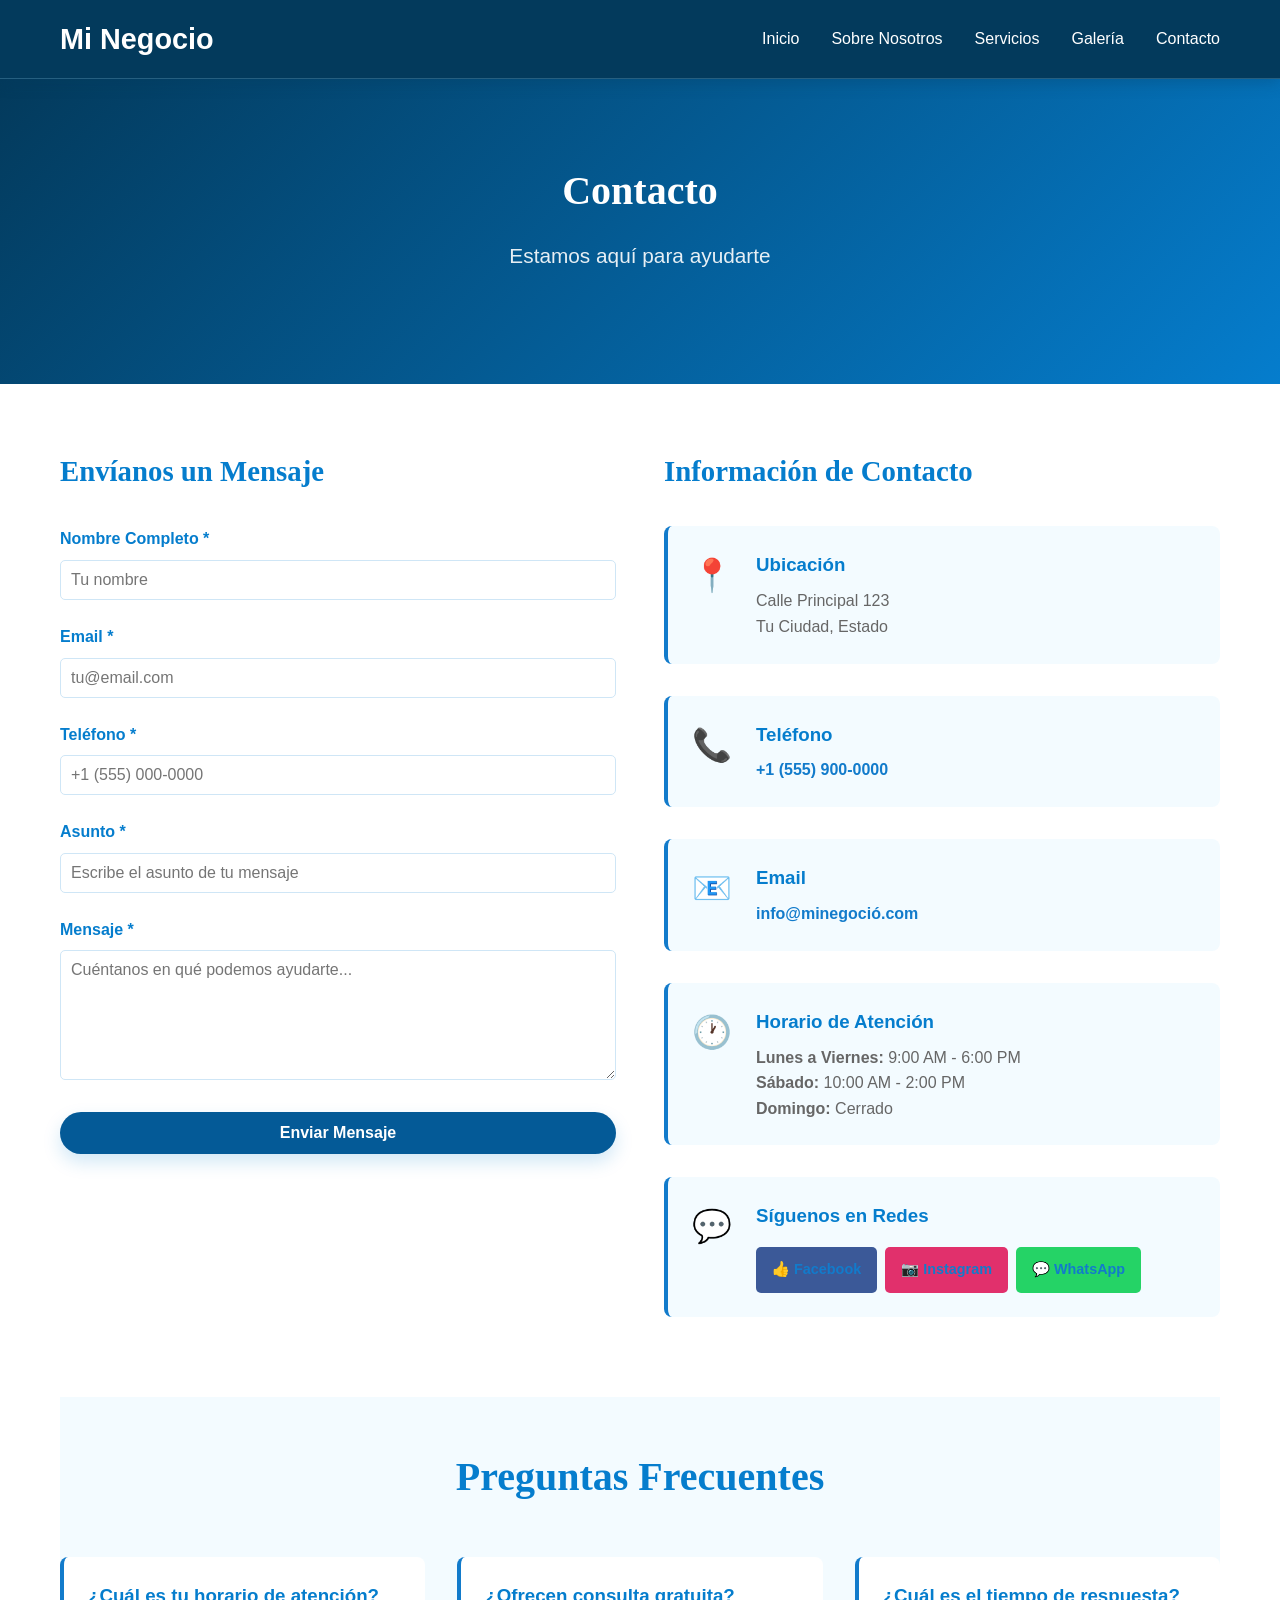
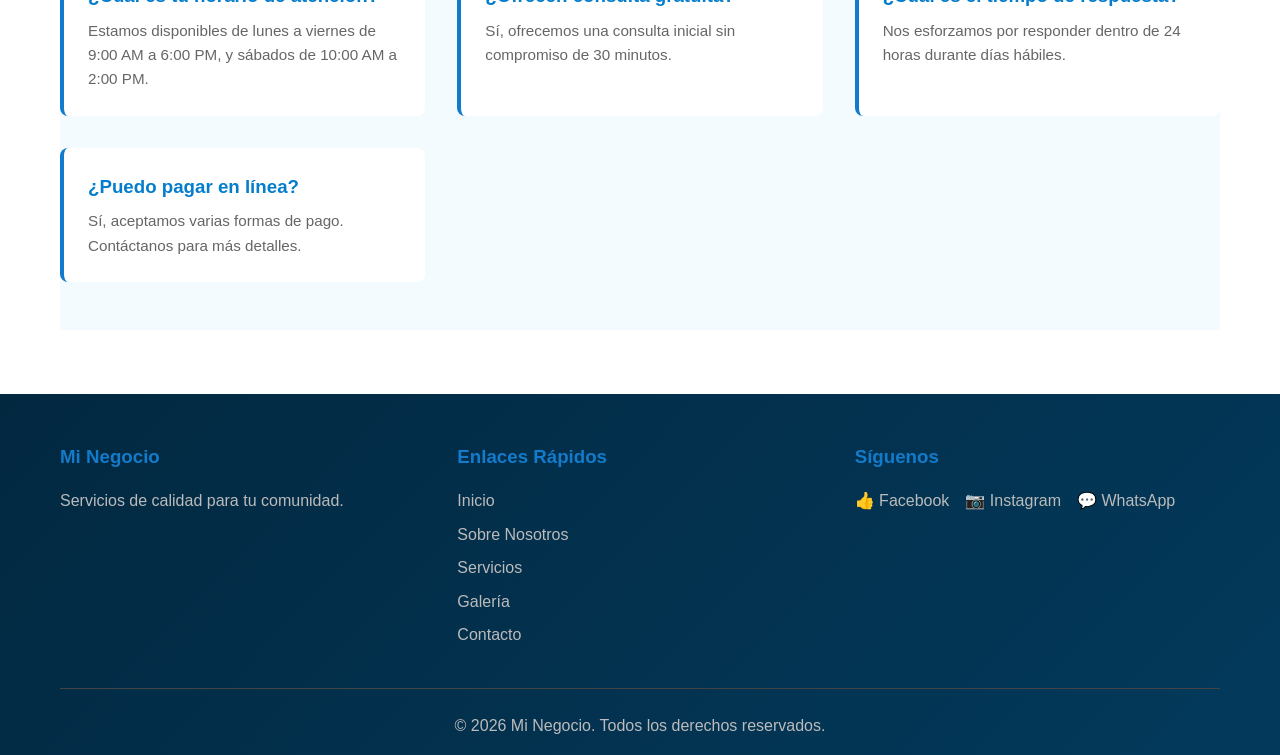
==== contacto.html @ f99cd19d "actualizacion 30 marzo" ====
<!DOCTYPE html>
<html lang="es">
<head>
    <meta charset="UTF-8">
    <meta name="viewport" content="width=device-width, initial-scale=1.0">
    <title>Contacto - Mi Negocio</title>
    <link rel="icon" type="image/png" href="659921138_2255509501522872_7363854075082724491_n.png">
    <link rel="stylesheet" href="style.css">
</head>
<body>
    <!-- HEADER/NAVEGACIÓN -->
    <header class="header">
        <nav class="navbar">
            <div class="navbar-container">
                <div class="logo">
                    <h1><a href="index.html">Mi Negocio</a></h1>
                </div>
                <ul class="nav-menu">
                    <li><a href="index.html">Inicio</a></li>
                    <li><a href="sobre-nosotros.html">Sobre Nosotros</a></li>
                    <li><a href="servicios.html">Servicios</a></li>
                    <li><a href="galeria.html">Galería</a></li>
                    <li><a href="contacto.html">Contacto</a></li>
                </ul>
                <div class="hamburger">
                    <span></span>
                    <span></span>
                    <span></span>
                </div>
            </div>
        </nav>
    </header>

    <!-- HERO SECTION -->
    <section class="hero-secondary">
        <div class="hero-content">
            <h1>Contacto</h1>
            <p>Estamos aquí para ayudarte</p>
        </div>
    </section>

    <!-- SECCIÓN CONTACTO -->
    <section class="contacto-section">
        <div class="container">
            <div class="contacto-grid">
                <!-- FORMULARIO -->
                <div class="contacto-form-wrapper">
                    <h2>Envíanos un Mensaje</h2>
                    <form class="contacto-form" id="formularioContacto" action="https://formspree.io/f/mykbeaza" method="POST">
    <div class="form-group">
        <label for="nombre">Nombre Completo *</label>
        <input type="text" id="nombre" name="nombre" placeholder="Tu nombre" required>
    </div>

    <div class="form-group">
        <label for="email">Email *</label>
        <input type="email" id="email" name="email" placeholder="tu@email.com" required>
    </div>

    <div class="form-group">
        <label for="telefono">Teléfono *</label>
        <input type="tel" id="telefono" name="telefono" placeholder="+1 (555) 000-0000" required>
    </div>

    <div class="form-group">
        <label for="asunto">Asunto *</label>
        <input type="text" id="asunto" name="asunto" placeholder="Escribe el asunto de tu mensaje" required>
    </div>

    <div class="form-group">
        <label for="mensaje">Mensaje *</label>
        <textarea id="mensaje" name="mensaje" placeholder="Cuéntanos en qué podemos ayudarte..." rows="6" required></textarea>
    </div>

    <button type="submit" class="btn-primary btn-block">Enviar Mensaje</button>
</form>
                </div>

                <!-- INFORMACIÓN DE CONTACTO -->
                <div class="contacto-info-wrapper">
                    <h2>Información de Contacto</h2>
                    
                    <div class="info-box">
                        <div class="info-icon">📍</div>
                        <div class="info-content">
                            <h3>Ubicación</h3>
                            <p>Calle Principal 123<br>Tu Ciudad, Estado</p>
                        </div>
                    </div>

                    <div class="info-box">
                        <div class="info-icon">📞</div>
                        <div class="info-content">
                            <h3>Teléfono</h3>
                            <p><a href="tel:+15559000000">+1 (555) 900-0000</a></p>
                        </div>
                    </div>

                    <div class="info-box">
                        <div class="info-icon">📧</div>
                        <div class="info-content">
                            <h3>Email</h3>
                            <p><a href="mailto:info@minegoció.com">info@minegoció.com</a></p>
                        </div>
                    </div>

                    <div class="info-box">
                        <div class="info-icon">🕐</div>
                        <div class="info-content">
                            <h3>Horario de Atención</h3>
                            <p><strong>Lunes a Viernes:</strong> 9:00 AM - 6:00 PM<br>
                               <strong>Sábado:</strong> 10:00 AM - 2:00 PM<br>
                               <strong>Domingo:</strong> Cerrado</p>
                        </div>
                    </div>

                    <div class="info-box">
                        <div class="info-icon">💬</div>
                        <div class="info-content">
                            <h3>Síguenos en Redes</h3>
                            <div class="social-buttons">
                                <a href="https://facebook.com" class="social-btn facebook">👍 Facebook</a>
                                <a href="https://instagram.com" class="social-btn instagram">📷 Instagram</a>
                                <a href="https://wa.me/15559000000" class="social-btn whatsapp">💬 WhatsApp</a>
                            </div>
                        </div>
                    </div>
                </div>
            </div>

            <!-- PREGUNTAS FRECUENTES -->
            <section class="faq-section">
                <h2>Preguntas Frecuentes</h2>
                <div class="faq-grid">
                    <div class="faq-item">
                        <h3>¿Cuál es tu horario de atención?</h3>
                        <p>Estamos disponibles de lunes a viernes de 9:00 AM a 6:00 PM, y sábados de 10:00 AM a 2:00 PM.</p>
                    </div>
                    <div class="faq-item">
                        <h3>¿Ofrecen consulta gratuita?</h3>
                        <p>Sí, ofrecemos una consulta inicial sin compromiso de 30 minutos.</p>
                    </div>
                    <div class="faq-item">
                        <h3>¿Cuál es el tiempo de respuesta?</h3>
                        <p>Nos esforzamos por responder dentro de 24 horas durante días hábiles.</p>
                    </div>
                    <div class="faq-item">
                        <h3>¿Puedo pagar en línea?</h3>
                        <p>Sí, aceptamos varias formas de pago. Contáctanos para más detalles.</p>
                    </div>
                </div>
            </section>
        </div>
    </section>

    <!-- FOOTER -->
    <footer class="footer">
        <div class="container">
            <div class="footer-content">
                <div class="footer-section">
                    <h3>Mi Negocio</h3>
                    <p>Servicios de calidad para tu comunidad.</p>
                </div>
                <div class="footer-section">
                    <h3>Enlaces Rápidos</h3>
                    <ul>
                        <li><a href="index.html">Inicio</a></li>
                        <li><a href="sobre-nosotros.html">Sobre Nosotros</a></li>
                        <li><a href="servicios.html">Servicios</a></li>
                        <li><a href="galeria.html">Galería</a></li>
                        <li><a href="contacto.html">Contacto</a></li>
                    </ul>
                </div>
                <div class="footer-section">
                    <h3>Síguenos</h3>
                    <div class="social-links">
                        <a href="https://facebook.com" class="social-link">👍 Facebook</a>
                        <a href="https://instagram.com" class="social-link">📷 Instagram</a>
                        <a href="https://wa.me/" class="social-link">💬 WhatsApp</a>
                    </div>
                </div>
            </div>
            <div class="footer-bottom">
                <p>&copy; 2026 Mi Negocio. Todos los derechos reservados.</p>
            </div>
        </div>
    </footer>

    <script src="script.js"></script>
</body>
</html>
---- style.css ----
:root {
    /* VARIABLES GLOBALES - EDITAR COLORES */
    --color-primary: #057dcd;
    --color-secondary: #127bcb;
    --color-accent: #045a97;
    --color-light: #f3fbff;
    --color-soft: #a5e2ff;
    --color-dark: #033a5c;
    --color-text: #1f3442;
    --color-success: #27ae60;
    --color-danger: #d9534f;
    --color-border: #cfe6f6;
    
    /* Fuentes */
    --font-title: 'Georgia', 'Garamond', serif;
    --font-body: 'Segoe UI', Tahoma, Geneva, Verdana, sans-serif;
}

* {
    margin: 0;
    padding: 0;
    box-sizing: border-box;
}

html {
    scroll-behavior: smooth;
}

body {
    font-family: var(--font-body);
    color: var(--color-text);
    line-height: 1.6;
    overflow-x: hidden;
    background: #f9fdff;
}

a {
    text-decoration: none;
    color: inherit;
    transition: all 0.3s ease;
}

/* ============ HEADER Y NAVEGACIÓN ============ */
.header {
    background: #033a5c;
    color: white;
    position: sticky;
    top: 0;
    z-index: 100;
    border-bottom: 1px solid rgba(165, 226, 255, 0.22);
    box-shadow: 0 4px 14px rgba(3, 58, 92, 0.28);
}

.navbar {
    padding: 1rem 0;
}

.navbar-container {
    max-width: 1200px;
    margin: 0 auto;
    padding: 0 20px;
    display: flex;
    justify-content: space-between;
    align-items: center;
}

.logo h1 {
    font-size: 1.8rem;
    font-weight: bold;
}

.logo h1 a {
    color: white;
    transition: color 0.3s;
}

.logo h1 a:hover {
    color: var(--color-secondary);
}

.nav-menu {
    display: flex;
    list-style: none;
    gap: 2rem;
}

.nav-menu a {
    color: white;
    font-weight: 500;
    position: relative;
    padding-bottom: 5px;
}

.nav-menu a:hover {
    color: var(--color-secondary);
}

.nav-menu a::after {
    content: '';
    position: absolute;
    bottom: 0;
    left: 0;
    width: 0;
    height: 2px;
    background: var(--color-secondary);
    transition: width 0.3s ease;
}

.nav-menu a:hover::after {
    width: 100%;
}

.hamburger {
    display: none;
    flex-direction: column;
    cursor: pointer;
    gap: 5px;
}

.hamburger span {
    width: 25px;
    height: 3px;
    background: white;
    border-radius: 3px;
    transition: all 0.3s ease;
}

.hamburger.active span:nth-child(1) {
    transform: rotate(45deg) translate(8px, 8px);
}

.hamburger.active span:nth-child(2) {
    opacity: 0;
}

.hamburger.active span:nth-child(3) {
    transform: rotate(-45deg) translate(7px, -7px);
}

/* ============ HERO SECTION ============ */
.hero {
    background: linear-gradient(135deg, var(--color-primary) 0%, var(--color-secondary) 55%, var(--color-soft) 130%);
    color: white;
    padding: 8rem 20px;
    text-align: center;
}

.hero-secondary {
    padding: 5rem 20px;
    background: linear-gradient(135deg, var(--color-dark) 0%, var(--color-primary) 100%);
    color: white;
    text-align: center;
}

.hero-content {
    max-width: 1200px;
    margin: 0 auto;
}

.hero-content h1 {
    font-size: 3.5rem;
    margin-bottom: 1rem;
    font-family: var(--font-title);
}

.hero-secondary .hero-content h1 {
    font-size: 2.5rem;
}

.hero-content p {
    font-size: 1.3rem;
    margin-bottom: 2rem;
    opacity: 0.9;
}

/* ============ BOTONES ============ */
.btn-primary {
    background: var(--color-accent);
    color: white;
    padding: 12px 30px;
    border: none;
    border-radius: 999px;
    font-size: 1rem;
    font-weight: bold;
    cursor: pointer;
    transition: all 0.3s ease;
    display: inline-block;
    box-shadow: 0 8px 18px rgba(5, 125, 205, 0.18);
}

.btn-primary:hover {
    background: #034d80;
    transform: translateY(-2px);
    box-shadow: 0 8px 20px rgba(5, 125, 205, 0.28);
}

.btn-secondary {
    background: var(--color-secondary);
    color: white;
    padding: 12px 30px;
    border: none;
    border-radius: 999px;
    font-size: 1rem;
    font-weight: bold;
    cursor: pointer;
    transition: all 0.3s ease;
    display: inline-block;
    box-shadow: 0 8px 18px rgba(18, 123, 203, 0.16);
}

.btn-secondary:hover {
    background: #0d68ad;
    transform: translateY(-2px);
    box-shadow: 0 8px 20px rgba(18, 123, 203, 0.24);
}

.btn-block {
    width: 100%;
}

/* ============ CONTENEDOR ============ */
.container {
    max-width: 1200px;
    margin: 0 auto;
    padding: 0 20px;
}

/* ============ SECCIONES GENERALES ============ */
section {
    padding: 4rem 20px;
}

section h2 {
    font-size: 2.5rem;
    text-align: center;
    margin-bottom: 3rem;
    color: var(--color-primary);
    font-family: var(--font-title);
}

.presentacion {
    background: white;
    text-align: center;
}

.presentacion p {
    font-size: 1.1rem;
    max-width: 800px;
    margin: 0 auto 2rem;
    color: #555;
}

.estadisticas {
    background: var(--color-light);
}

.stat-cards {
    display: grid;
    grid-template-columns: repeat(auto-fit, minmax(200px, 1fr));
    gap: 2rem;
    margin-top: 2rem;
}

.stat-card {
    background: white;
    padding: 2rem;
    border-radius: 8px;
    text-align: center;
    box-shadow: 0 4px 6px rgba(0,0,0,0.1);
    transition: transform 0.3s;
}

.stat-card:hover {
    transform: translateY(-5px);
}

.stat-number {
    font-size: 2.5rem;
    font-weight: bold;
    color: var(--color-secondary);
    margin-bottom: 0.5rem;
}

.stat-label {
    color: #666;
    font-weight: 500;
}

/* ============ SERVICIOS PREVIEW ============ */
.servicios-preview {
    background: white;
}

.servicios-grid {
    display: grid;
    grid-template-columns: repeat(auto-fit, minmax(250px, 1fr));
    gap: 2rem;
    margin-bottom: 2rem;
}

/* ============ SERVICIOS COMPLETO ============ */
.servicios-completo {
    background: white;
}

.servicio-detalle {
    text-align: center;
    padding: 3rem 2rem;
    margin-bottom: 2rem;
}

.servicio-icon-grande {
    font-size: 4rem;
    margin-bottom: 1rem;
}

.servicio-detalle h2 {
    margin-bottom: 1.5rem;
}

.servicio-detalle p {
    max-width: 800px;
    margin: 0 auto 2rem;
    font-size: 1rem;
    color: #555;
}

.servicio-caracteristicas {
    background: var(--color-light);
    padding: 2rem;
    border-radius: 8px;
    margin: 2rem auto;
    max-width: 600px;
    text-align: left;
}

.servicio-caracteristicas ul {
    list-style: none;
    display: grid;
    grid-template-columns: 1fr 1fr;
    gap: 1rem;
}

.servicio-caracteristicas li {
    padding: 0.5rem 0;
}

.separator {
    height: 2px;
    background: linear-gradient(90deg, transparent, rgba(3, 58, 92, 0.42), transparent);
    margin: 3rem 0;
}

/* ============ PROCESO STEPS ============ */
.proceso-section {
    margin: 4rem 0;
}

.proceso-steps {
    display: grid;
    grid-template-columns: repeat(auto-fit, minmax(220px, 1fr));
    gap: 2rem;
    margin-top: 2rem;
}

.step {
    text-align: center;
    padding: 2rem;
    background: var(--color-light);
    border-radius: 8px;
}

.step-number {
    width: 50px;
    height: 50px;
    background: var(--color-secondary);
    color: white;
    border-radius: 50%;
    display: flex;
    align-items: center;
    justify-content: center;
    font-size: 1.5rem;
    font-weight: bold;
    margin: 0 auto 1rem;
}

.step h3 {
    margin-bottom: 0.5rem;
}

/* ============ TARJETAS DE SERVICIOS ============ */
.servicio-card {
    background: white;
    border-radius: 8px;
    padding: 2rem;
    text-align: center;
    box-shadow: 0 4px 6px rgba(0,0,0,0.1);
    transition: all 0.3s ease;
    border-top: 4px solid var(--color-secondary);
}

.servicio-card:hover {
    transform: translateY(-5px);
    box-shadow: 0 8px 15px rgba(0,0,0,0.2);
}

.servicio-icon {
    font-size: 2.5rem;
    margin-bottom: 1rem;
}

.servicio-card h3 {
    margin-bottom: 0.5rem;
    color: var(--color-primary);
}

.servicio-card p {
    color: #666;
    margin-bottom: 1.5rem;
}

.card-link {
    color: var(--color-secondary);
    font-weight: bold;
    transition: color 0.3s;
}

.card-link:hover {
    color: var(--color-accent);
}

/* ============ GALERÍA ============ */
.galeria-full {
    background: white;
}

.galeria-grid-completa {
    display: grid;
    grid-template-columns: repeat(auto-fit, minmax(300px, 1fr));
    gap: 2rem;
    margin-bottom: 3rem;
}

.galeria-item-completa {
    border-radius: 8px;
    overflow: hidden;
    box-shadow: 0 4px 6px rgba(0,0,0,0.1);
    transition: transform 0.3s;
}

.galeria-item-completa:hover {
    transform: scale(1.05);
}

.galeria-image-large {
    width: 100%;
    height: 250px;
    background-size: cover;
    background-position: center;
}

.galeria-info {
    padding: 1.5rem;
    background: white;
}

.galeria-info h3 {
    margin-bottom: 0.5rem;
    color: var(--color-primary);
}

.galeria-info p {
    color: #666;
    margin-bottom: 1rem;
    font-size: 0.95rem;
}

.project-tags {
    display: flex;
    gap: 0.5rem;
    flex-wrap: wrap;
}

.tag {
    background: #dff4ff;
    color: var(--color-secondary);
    padding: 0.3rem 0.8rem;
    border-radius: 20px;
    font-size: 0.85rem;
}

/* ============ PROYECTO STATS ============ */
.proyecto-stats {
    background: var(--color-light);
    padding: 3rem 0;
    margin-top: 3rem;
}

.stats-grid {
    display: grid;
    grid-template-columns: repeat(auto-fit, minmax(200px, 1fr));
    gap: 2rem;
}

.stat-item {
    text-align: center;
}

.stat-number-large {
    font-size: 2.5rem;
    font-weight: bold;
    color: var(--color-secondary);
    margin-bottom: 0.5rem;
}

/* ============ TESTIMONIOS ============ */
.testimonios {
    background: white;
}

.testimonios-grid {
    display: grid;
    grid-template-columns: repeat(auto-fit, minmax(250px, 1fr));
    gap: 2rem;
}

.testimonial-card {
    background: var(--color-light);
    padding: 2rem;
    border-radius: 8px;
    border-left: 4px solid var(--color-secondary);
}

.stars {
    font-size: 1.2rem;
    margin-bottom: 1rem;
}

.testimonial-card p {
    color: #555;
    margin-bottom: 1rem;
    font-style: italic;
}

.testimonial-card strong {
    color: var(--color-primary);
}

/* ============ CTA (CALL TO ACTION) ============ */
.cta {
    background: linear-gradient(135deg, var(--color-primary) 0%, var(--color-secondary) 100%);
    color: white;
    text-align: center;
    padding: 4rem 20px;
}

.cta h2 {
    color: white;
    margin-bottom: 1rem;
}

.cta p {
    font-size: 1.2rem;
    margin-bottom: 2rem;
}

/* ============ FORMULARIO DE CONTACTO ============ */
.contacto-section {
    background: white;
}

.contacto-grid {
    display: grid;
    grid-template-columns: 1fr 1fr;
    gap: 3rem;
    margin-bottom: 3rem;
}

.contacto-form-wrapper h2,
.contacto-info-wrapper h2 {
    margin-bottom: 2rem;
    text-align: left;
    font-size: 1.8rem;
}

.form-group {
    margin-bottom: 1.5rem;
}

.form-group label {
    display: block;
    margin-bottom: 0.5rem;
    font-weight: bold;
    color: var(--color-primary);
}

.form-group input,
.form-group select,
.form-group textarea {
    width: 100%;
    padding: 10px;
    border: 1px solid var(--color-border);
    border-radius: 5px;
    font-family: var(--font-body);
    font-size: 1rem;
    transition: border-color 0.3s;
}

.form-group input:focus,
.form-group select:focus,
.form-group textarea:focus {
    outline: none;
    border-color: var(--color-secondary);
    box-shadow: 0 0 0 4px rgba(18, 123, 203, 0.15);
}

/* ============ INFORMACIÓN DE CONTACTO ============ */
.info-box {
    display: flex;
    gap: 1.5rem;
    margin-bottom: 2rem;
    padding: 1.5rem;
    background: var(--color-light);
    border-radius: 8px;
    border-left: 4px solid var(--color-secondary);
}

.info-icon {
    font-size: 2rem;
}

.info-content h3 {
    margin-bottom: 0.5rem;
    color: var(--color-primary);
}

.info-content p {
    color: #666;
}

.info-content a {
    color: var(--color-secondary);
    font-weight: bold;
}

.info-content a:hover {
    color: var(--color-accent);
}

.social-buttons {
    display: flex;
    gap: 0.5rem;
    margin-top: 1rem;
    flex-wrap: wrap;
}

.social-btn {
    display: inline-block;
    padding: 0.7rem 1rem;
    border-radius: 5px;
    font-size: 0.9rem;
    font-weight: bold;
    transition: all 0.3s;
    color: white;
    border: none;
    cursor: pointer;
}

.social-btn.facebook {
    background: #3b5998;
}

.social-btn.facebook:hover {
    background: #2d4373;
}

.social-btn.instagram {
    background: #e1306c;
}

.social-btn.instagram:hover {
    background: #c13584;
}

.social-btn.whatsapp {
    background: #25d366;
}

.social-btn.whatsapp:hover {
    background: #1eac3c;
}

/* ============ FAQ ============ */
.faq-section {
    background: var(--color-light);
    padding: 3rem 0;
    margin-top: 3rem;
}

.faq-grid {
    display: grid;
    grid-template-columns: repeat(auto-fit, minmax(280px, 1fr));
    gap: 2rem;
}

.faq-item {
    background: white;
    padding: 1.5rem;
    border-radius: 8px;
    border-left: 4px solid var(--color-secondary);
}

.faq-item h3 {
    margin-bottom: 0.5rem;
    color: var(--color-primary);
}

.faq-item p {
    color: #666;
    font-size: 0.95rem;
}

/* ============ SOBRE NOSOTROS ============ */
.contenido {
    background: white;
}

.section-content {
    max-width: 900px;
    margin: 0 auto 3rem;
}

.section-content h2 {
    text-align: left;
    margin-bottom: 1.5rem;
}

.section-content p {
    color: #555;
    margin-bottom: 1rem;
    line-height: 1.8;
    text-align: justify;
}

.valores-grid {
    display: grid;
    grid-template-columns: repeat(auto-fit, minmax(200px, 1fr));
    gap: 2rem;
    margin-top: 2rem;
}

.valor-item {
    background: var(--color-light);
    padding: 1.5rem;
    border-radius: 8px;
    text-align: center;
    border-top: 4px solid var(--color-secondary);
}

.valor-item h3 {
    margin-bottom: 0.5rem;
}

.team-grid {
    display: grid;
    grid-template-columns: repeat(auto-fit, minmax(200px, 1fr));
    gap: 2rem;
    margin-top: 2rem;
}

.team-member {
    background: var(--color-light);
    padding: 2rem;
    border-radius: 8px;
    text-align: center;
}

.team-avatar {
    font-size: 3rem;
    margin-bottom: 1rem;
}

.team-member h3 {
    margin: 0.5rem 0;
}

.team-member p {
    color: var(--color-secondary);
    font-weight: bold;
}

.team-member small {
    color: #666;
}

.cta-box {
    background: linear-gradient(135deg, var(--color-primary) 0%, var(--color-secondary) 100%);
    color: white;
    padding: 3rem;
    text-align: center;
    border-radius: 8px;
    margin-top: 3rem;
}

.cta-box h2,
.cta-box p {
    color: white;
}

/* ============ NOTIFICACIONES ============ */
.notification {
    position: fixed;
    top: 100px;
    right: 20px;
    padding: 15px 20px;
    border-radius: 5px;
    z-index: 1000;
    animation: slideIn 0.3s ease;
}

.notification.success {
    background: var(--color-success);
    color: white;
}

.notification.error {
    background: var(--color-danger);
    color: white;
}

@keyframes slideIn {
    from {
        transform: translateX(400px);
        opacity: 0;
    }
    to {
        transform: translateX(0);
        opacity: 1;
    }
}

/* ============ FOOTER ============ */
.footer {
    background: linear-gradient(135deg, #022840 0%, var(--color-dark) 100%);
    color: white;
    padding: 3rem 20px 1rem;
}

.footer-content {
    max-width: 1200px;
    margin: 0 auto 2rem;
    display: grid;
    grid-template-columns: repeat(auto-fit, minmax(250px, 1fr));
    gap: 2rem;
}

.footer-section h3 {
    margin-bottom: 1rem;
    color: var(--color-secondary);
}

.footer-section p {
    color: #bbb;
}

.footer-section ul {
    list-style: none;
}

.footer-section ul li {
    margin-bottom: 0.5rem;
}

.footer-section a {
    color: #bbb;
    transition: color 0.3s;
}

.footer-section a:hover {
    color: var(--color-secondary);
}

.social-links {
    display: flex;
    gap: 1rem;
    flex-wrap: wrap;
}

.social-link {
    color: #bbb;
    transition: color 0.3s;
}

.social-link:hover {
    color: var(--color-secondary);
}

.footer-bottom {
    max-width: 1200px;
    margin: 0 auto;
    border-top: 1px solid #444;
    padding-top: 1.5rem;
    text-align: center;
    color: #bbb;
}

/* ============ RESPONSIVE DESIGN ============ */
@media (max-width: 1024px) {
    .nav-menu {
        gap: 1.5rem;
    }

    .hero-content h1 {
        font-size: 2.5rem;
    }

    section {
        padding: 3rem 20px;
    }

    section h2 {
        font-size: 2rem;
    }
}

@media (max-width: 768px) {
    .hamburger {
        display: flex;
    }

    .nav-menu {
        position: absolute;
        top: 70px;
        left: -100%;
        flex-direction: column;
        background: var(--color-primary);
        width: 100%;
        text-align: center;
        transition: 0.3s;
        gap: 0;
        padding: 2rem 0;
    }

    .nav-menu.active {
        left: 0;
    }

    .nav-menu li {
        padding: 1rem 0;
    }

    .nav-menu a::after {
        display: none;
    }

    .hero-content h1 {
        font-size: 2rem;
    }

    .hero-content p {
        font-size: 1rem;
    }

    .contacto-grid {
        grid-template-columns: 1fr;
        gap: 2rem;
    }

    .servicios-grid,
    .galeria-grid-completa,
    .testimonios-grid,
    .valores-grid,
    .team-grid,
    .stat-cards {
        grid-template-columns: 1fr;
    }

    .stats-grid {
        grid-template-columns: 1fr 1fr;
    }

    section h2 {
        font-size: 1.8rem;
    }

    .hero {
        padding: 5rem 20px;
    }

    .hero-secondary {
        padding: 4rem 20px;
    }
}

@media (max-width: 480px) {
    .navbar-container {
        padding: 0 15px;
    }

    .logo h1 {
        font-size: 1.3rem;
    }

    .hero-content h1 {
        font-size: 1.5rem;
    }

    .hero-content p {
        font-size: 0.95rem;
    }

    .btn-primary,
    .btn-secondary {
        padding: 10px 20px;
        font-size: 0.9rem;
    }

    section {
        padding: 2rem 15px;
    }

    section h2 {
        font-size: 1.5rem;
        margin-bottom: 2rem;
    }

    .stat-cards,
    .stats-grid {
        grid-template-columns: 1fr;
    }

    .hero {
        padding: 3rem 15px;
    }

    .servicio-caracteristicas ul {
        grid-template-columns: 1fr;
    }

    .contacto-form-wrapper h2,
    .contacto-info-wrapper h2 {
        font-size: 1.5rem;
    }

    .faq-grid {
        grid-template-columns: 1fr;
    }

    .footer-content {
        grid-template-columns: 1fr;
        gap: 1.5rem;
    }
}
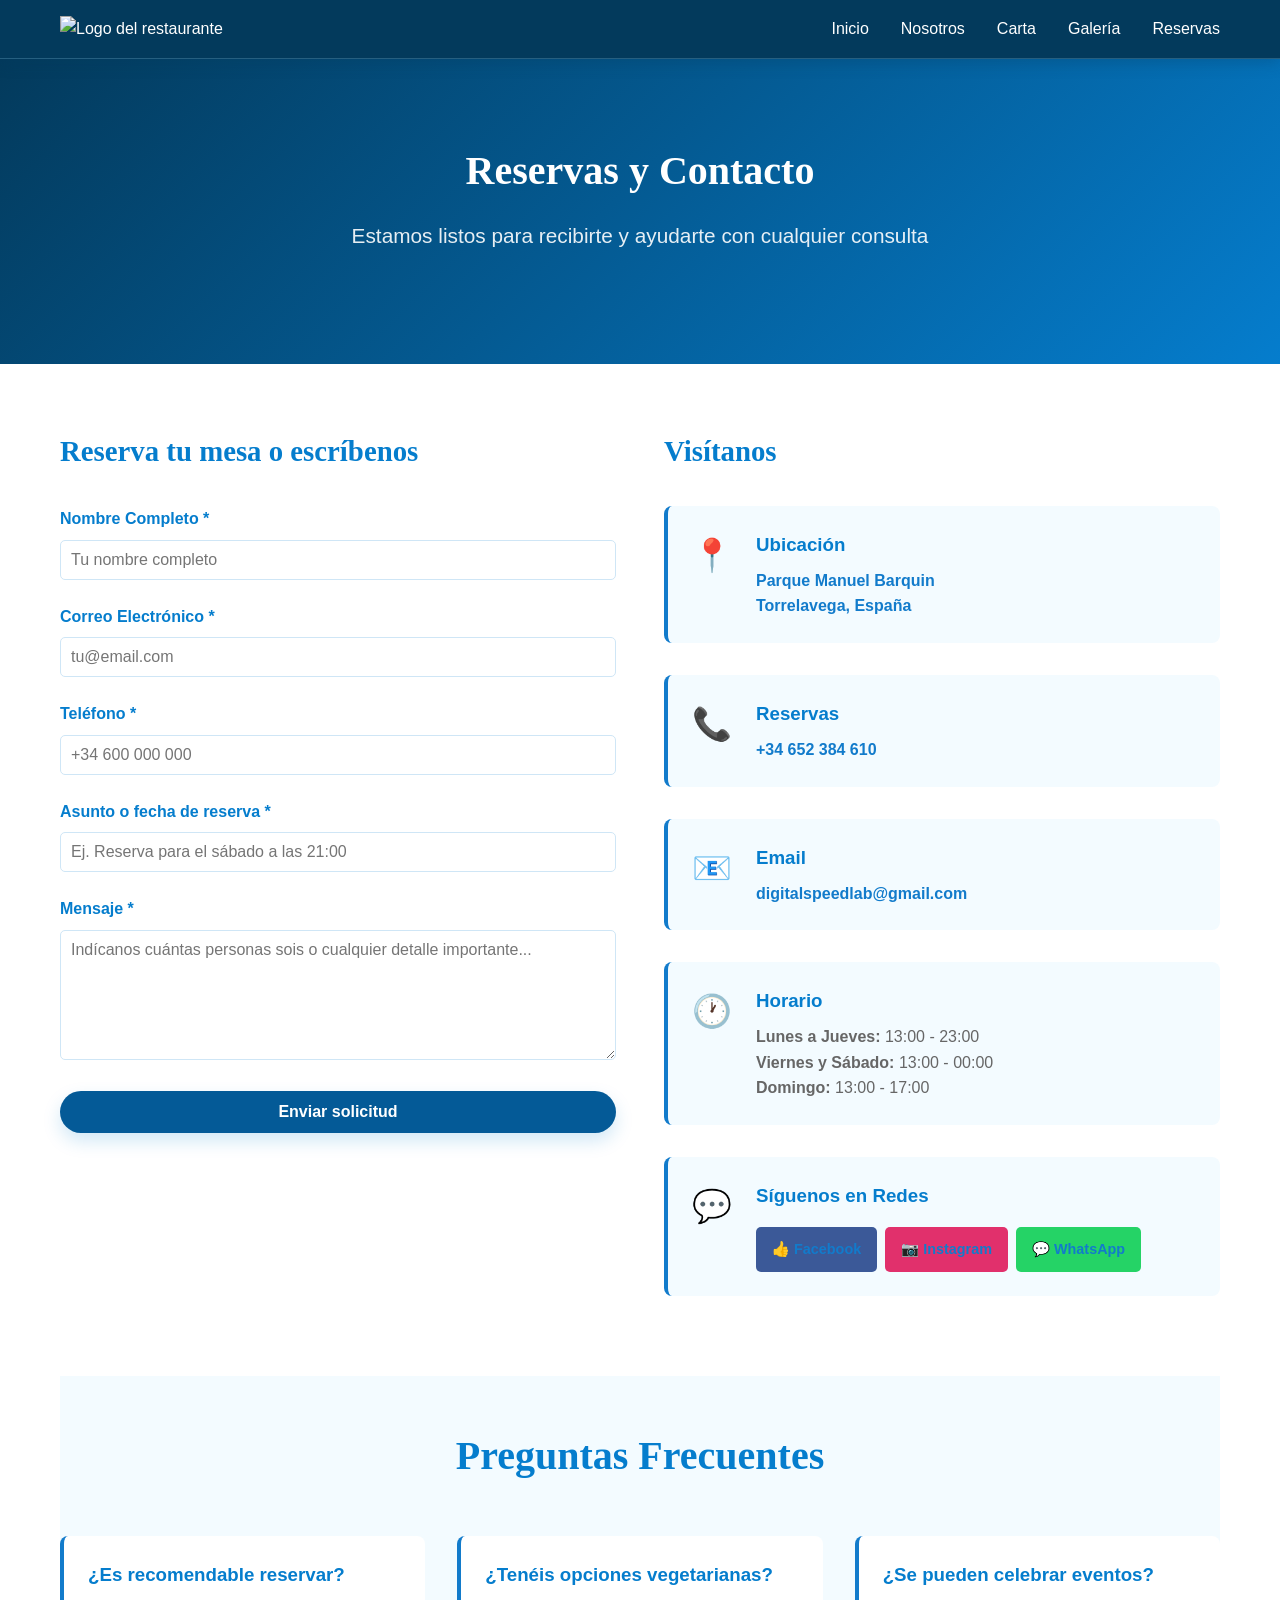
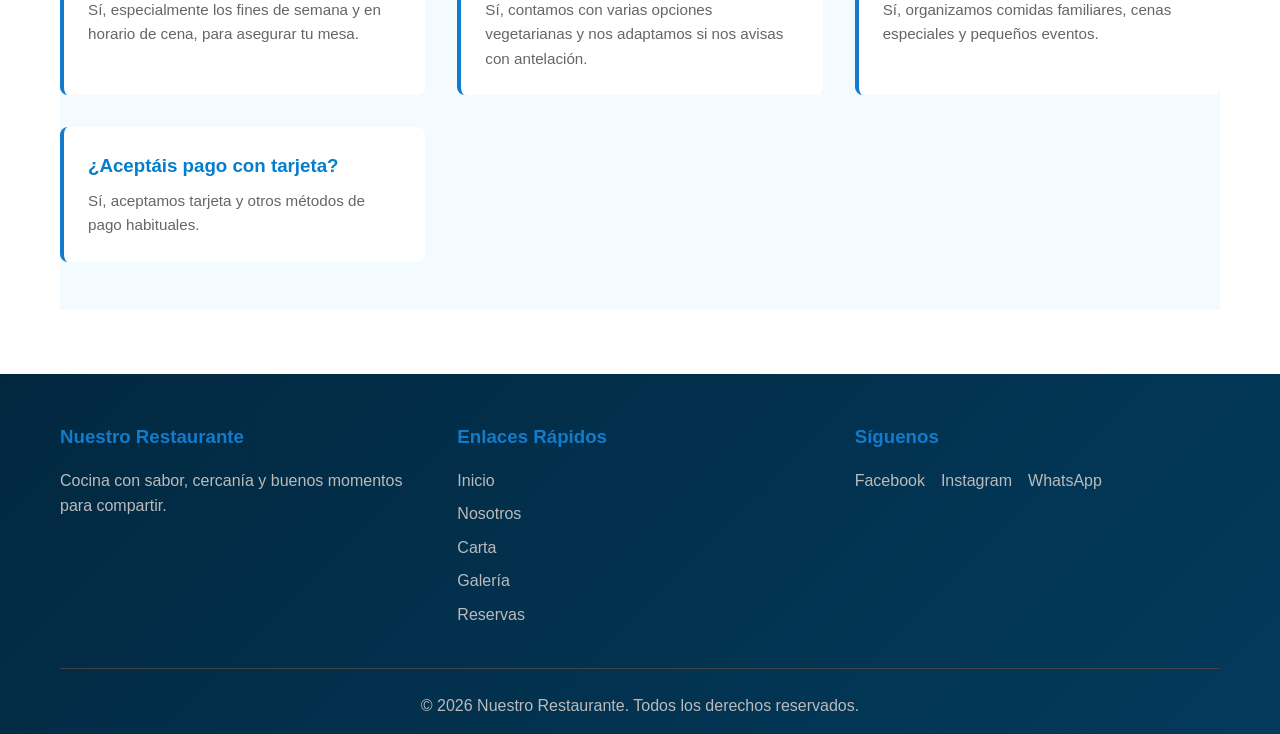
==== commit a3ebac24: "nuevo commit" ====
--- a/contacto.html
+++ b/contacto.html
@@ -3,8 +3,8 @@
 <head>
     <meta charset="UTF-8">
     <meta name="viewport" content="width=device-width, initial-scale=1.0">
-    <title>Contacto - Mi Negocio</title>
-    <link rel="icon" type="image/png" href="659921138_2255509501522872_7363854075082724491_n.png">
+    <title>Reservas y Contacto - Nuestro Restaurante</title>
+    <link rel="icon" type="image/png" href="title.png">
     <link rel="stylesheet" href="style.css">
 </head>
 <body>
@@ -13,14 +13,16 @@
         <nav class="navbar">
             <div class="navbar-container">
                 <div class="logo">
-                    <h1><a href="index.html">Mi Negocio</a></h1>
+                    <a href="index.html">
+                        <img src="hipervinculo.png" alt="Logo del restaurante" class="logo-img">
+                    </a>
                 </div>
                 <ul class="nav-menu">
                     <li><a href="index.html">Inicio</a></li>
-                    <li><a href="sobre-nosotros.html">Sobre Nosotros</a></li>
-                    <li><a href="servicios.html">Servicios</a></li>
+                    <li><a href="sobre-nosotros.html">Nosotros</a></li>
+                    <li><a href="servicios.html">Carta</a></li>
                     <li><a href="galeria.html">Galería</a></li>
-                    <li><a href="contacto.html">Contacto</a></li>
+                    <li><a href="contacto.html">Reservas</a></li>
                 </ul>
                 <div class="hamburger">
                     <span></span>
@@ -34,8 +36,8 @@
     <!-- HERO SECTION -->
     <section class="hero-secondary">
         <div class="hero-content">
-            <h1>Contacto</h1>
-            <p>Estamos aquí para ayudarte</p>
+            <h1>Reservas y Contacto</h1>
+            <p>Estamos listos para recibirte y ayudarte con cualquier consulta</p>
         </div>
     </section>
 
@@ -45,54 +47,54 @@
             <div class="contacto-grid">
                 <!-- FORMULARIO -->
                 <div class="contacto-form-wrapper">
-                    <h2>Envíanos un Mensaje</h2>
+                    <h2>Reserva tu mesa o escríbenos</h2>
                     <form class="contacto-form" id="formularioContacto" action="https://formspree.io/f/mykbeaza" method="POST">
     <div class="form-group">
         <label for="nombre">Nombre Completo *</label>
-        <input type="text" id="nombre" name="nombre" placeholder="Tu nombre" required>
+        <input type="text" id="nombre" name="nombre" placeholder="Tu nombre completo" required>
     </div>
 
     <div class="form-group">
-        <label for="email">Email *</label>
+        <label for="email">Correo Electrónico *</label>
         <input type="email" id="email" name="email" placeholder="tu@email.com" required>
     </div>
 
     <div class="form-group">
         <label for="telefono">Teléfono *</label>
-        <input type="tel" id="telefono" name="telefono" placeholder="+1 (555) 000-0000" required>
+        <input type="tel" id="telefono" name="telefono" placeholder="+34 600 000 000" required>
     </div>
 
     <div class="form-group">
-        <label for="asunto">Asunto *</label>
-        <input type="text" id="asunto" name="asunto" placeholder="Escribe el asunto de tu mensaje" required>
+        <label for="asunto">Asunto o fecha de reserva *</label>
+        <input type="text" id="asunto" name="asunto" placeholder="Ej. Reserva para el sábado a las 21:00" required>
     </div>
 
     <div class="form-group">
         <label for="mensaje">Mensaje *</label>
-        <textarea id="mensaje" name="mensaje" placeholder="Cuéntanos en qué podemos ayudarte..." rows="6" required></textarea>
+        <textarea id="mensaje" name="mensaje" placeholder="Indícanos cuántas personas sois o cualquier detalle importante..." rows="6" required></textarea>
     </div>
 
-    <button type="submit" class="btn-primary btn-block">Enviar Mensaje</button>
+    <button type="submit" class="btn-primary btn-block">Enviar solicitud</button>
 </form>
                 </div>
 
                 <!-- INFORMACIÓN DE CONTACTO -->
                 <div class="contacto-info-wrapper">
-                    <h2>Información de Contacto</h2>
+                    <h2>Visítanos</h2>
                     
                     <div class="info-box">
                         <div class="info-icon">📍</div>
                         <div class="info-content">
                             <h3>Ubicación</h3>
-                            <p>Calle Principal 123<br>Tu Ciudad, Estado</p>
+                            <p><a href="https://www.google.com/maps/search/?api=1&query=Parque manuel barquin, torrelavega" target="_blank" rel="noopener noreferrer">Parque Manuel Barquin<br>Torrelavega, España</a></p>
                         </div>
                     </div>
 
                     <div class="info-box">
                         <div class="info-icon">📞</div>
                         <div class="info-content">
-                            <h3>Teléfono</h3>
-                            <p><a href="tel:+15559000000">+1 (555) 900-0000</a></p>
+                            <h3>Reservas</h3>
+                            <p><a href="tel:+34 652384610">+34 652 384 610</a></p>
                         </div>
                     </div>
 
@@ -100,17 +102,17 @@
                         <div class="info-icon">📧</div>
                         <div class="info-content">
                             <h3>Email</h3>
-                            <p><a href="mailto:info@minegoció.com">info@minegoció.com</a></p>
+                            <p><a href="https://mail.google.com/mail/?view=cm&fs=1&to=digitalspeedlab@gmail.com" target="_blank" rel="noopener noreferrer">digitalspeedlab@gmail.com</a></p>
                         </div>
                     </div>
 
                     <div class="info-box">
                         <div class="info-icon">🕐</div>
                         <div class="info-content">
-                            <h3>Horario de Atención</h3>
-                            <p><strong>Lunes a Viernes:</strong> 9:00 AM - 6:00 PM<br>
-                               <strong>Sábado:</strong> 10:00 AM - 2:00 PM<br>
-                               <strong>Domingo:</strong> Cerrado</p>
+                            <h3>Horario</h3>
+                            <p><strong>Lunes a Jueves:</strong> 13:00 - 23:00<br>
+                               <strong>Viernes y Sábado:</strong> 13:00 - 00:00<br>
+                               <strong>Domingo:</strong> 13:00 - 17:00</p>
                         </div>
                     </div>
 
@@ -133,20 +135,20 @@
                 <h2>Preguntas Frecuentes</h2>
                 <div class="faq-grid">
                     <div class="faq-item">
-                        <h3>¿Cuál es tu horario de atención?</h3>
-                        <p>Estamos disponibles de lunes a viernes de 9:00 AM a 6:00 PM, y sábados de 10:00 AM a 2:00 PM.</p>
+                        <h3>¿Es recomendable reservar?</h3>
+                        <p>Sí, especialmente los fines de semana y en horario de cena, para asegurar tu mesa.</p>
                     </div>
                     <div class="faq-item">
-                        <h3>¿Ofrecen consulta gratuita?</h3>
-                        <p>Sí, ofrecemos una consulta inicial sin compromiso de 30 minutos.</p>
+                        <h3>¿Tenéis opciones vegetarianas?</h3>
+                        <p>Sí, contamos con varias opciones vegetarianas y nos adaptamos si nos avisas con antelación.</p>
                     </div>
                     <div class="faq-item">
-                        <h3>¿Cuál es el tiempo de respuesta?</h3>
-                        <p>Nos esforzamos por responder dentro de 24 horas durante días hábiles.</p>
+                        <h3>¿Se pueden celebrar eventos?</h3>
+                        <p>Sí, organizamos comidas familiares, cenas especiales y pequeños eventos.</p>
                     </div>
                     <div class="faq-item">
-                        <h3>¿Puedo pagar en línea?</h3>
-                        <p>Sí, aceptamos varias formas de pago. Contáctanos para más detalles.</p>
+                        <h3>¿Aceptáis pago con tarjeta?</h3>
+                        <p>Sí, aceptamos tarjeta y otros métodos de pago habituales.</p>
                     </div>
                 </div>
             </section>
@@ -158,30 +160,30 @@
         <div class="container">
             <div class="footer-content">
                 <div class="footer-section">
-                    <h3>Mi Negocio</h3>
-                    <p>Servicios de calidad para tu comunidad.</p>
+                    <h3>Nuestro Restaurante</h3>
+                    <p>Cocina con sabor, cercanía y buenos momentos para compartir.</p>
                 </div>
                 <div class="footer-section">
                     <h3>Enlaces Rápidos</h3>
                     <ul>
                         <li><a href="index.html">Inicio</a></li>
-                        <li><a href="sobre-nosotros.html">Sobre Nosotros</a></li>
-                        <li><a href="servicios.html">Servicios</a></li>
+                        <li><a href="sobre-nosotros.html">Nosotros</a></li>
+                        <li><a href="servicios.html">Carta</a></li>
                         <li><a href="galeria.html">Galería</a></li>
-                        <li><a href="contacto.html">Contacto</a></li>
+                        <li><a href="contacto.html">Reservas</a></li>
                     </ul>
                 </div>
                 <div class="footer-section">
                     <h3>Síguenos</h3>
                     <div class="social-links">
-                        <a href="https://facebook.com" class="social-link">👍 Facebook</a>
-                        <a href="https://instagram.com" class="social-link">📷 Instagram</a>
-                        <a href="https://wa.me/" class="social-link">💬 WhatsApp</a>
+                        <a href="https://facebook.com" class="social-link">Facebook</a>
+                        <a href="https://instagram.com" class="social-link">Instagram</a>
+                        <a href="https://wa.me/" class="social-link">WhatsApp</a>
                     </div>
                 </div>
             </div>
             <div class="footer-bottom">
-                <p>&copy; 2026 Mi Negocio. Todos los derechos reservados.</p>
+                <p>&copy; 2026 Nuestro Restaurante. Todos los derechos reservados.</p>
             </div>
         </div>
     </footer>
